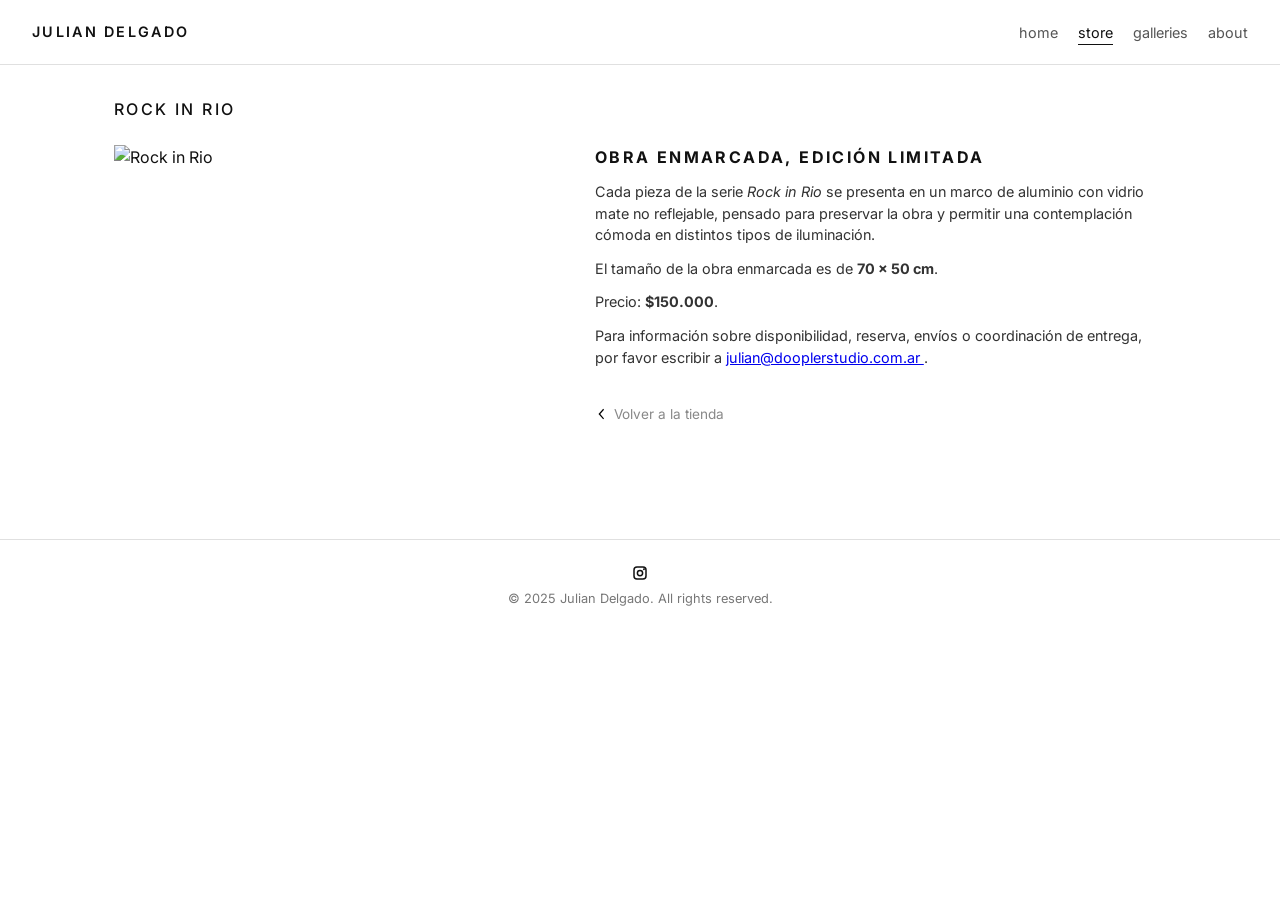
==== product-1.html @ 5df2fd4f "Update product-1.html" ====
<!DOCTYPE html>
<html lang="es">
<head>
  <meta charset="UTF-8" />
  <title>Rock in Rio — Print 01</title>
  <meta name="viewport" content="width=device-width, initial-scale=1" />
  <link rel="preconnect" href="https://fonts.googleapis.com" />
  <link rel="preconnect" href="https://fonts.gstatic.com" crossorigin />
  <link
    href="https://fonts.googleapis.com/css2?family=Inter:wght@300;400;500;600&display=swap"
    rel="stylesheet"
  />
  <link rel="stylesheet" href="styles.css" />
</head>

<body>
  <header class="site-header">
    <div class="logo">JULIAN DELGADO</div>
    <nav class="main-nav">
      <a href="index.html#home" class="nav-link">home</a>
      <a href="index.html#store" class="nav-link active">store</a>
      <a href="index.html#galleries" class="nav-link">galleries</a>
      <a href="index.html#about" class="nav-link">about</a>
    </nav>
  </header>

  <main class="site-main">
    <section class="section section-active">
      <header class="section-header">
        <h1>Rock in Rio</h1>
      </header>

      <div class="about-layout">
        <div class="about-image-wrapper">
          <img src="images/print01.png" alt="Rock in Rio" />
        </div>
        <div class="about-text">
          <h2>Obra enmarcada, edición limitada</h2>

          <p>
            Cada pieza de la serie <em>Rock in Rio</em> se presenta en un marco de
            aluminio con vidrio mate no reflejable, pensado para preservar la obra
            y permitir una contemplación cómoda en distintos tipos de iluminación.
          </p>

          <p>
            El tamaño de la obra enmarcada es de <strong>70 × 50 cm</strong>.
          </p>

          <p>
            Precio: <strong>$150.000</strong>.
          </p>

          <p>
            Para información sobre disponibilidad, reserva, envíos o coordinación
            de entrega, por favor escribir a
            <a href="mailto:julian@dooplerstudio.com.ar">
              julian@dooplerstudio.com.ar
            </a>.
          </p>

          <a href="index.html#store" class="back-link">
            <svg viewBox="0 0 24 24" aria-hidden="true">
              <path d="M15.5 4.5 9 12l6.5 7.5-1.5 1.5L6 12l8-9 1.5 1.5z" />
            </svg>
            <span>Volver a la tienda</span>
          </a>
        </div>
      </div>
    </section>
  </main>

  <footer class="site-footer">
    <a
      href="https://www.instagram.com/_juliandelgado/"
      class="footer-instagram"
      target="_blank"
      rel="noopener"
      aria-label="Instagram de Julian Delgado"
    >
      <svg viewBox="0 0 24 24" aria-hidden="true">
        <path
          d="M8 3h8a5 5 0 0 1 5 5v8a5 5 0 0 1-5 5H8a5 5 0 0 1-5-5V8a5 5 0 0 1 5-5zm0 2a3 3 0 0 0-3 3v8a3 3 0 0 0 3 3h8a3 3 0 0 0 3-3V8a3 3 0 0 0-3-3H8zm4 2.5A4.5 4.5 0 1 1 7.5 12 4.5 4.5 0 0 1 12 7.5zm0 2A2.5 2.5 0 1 0 14.5 12 2.5 2.5 0 0 0 12 9.5zm5.25-3.75a1.25 1.25 0 1 1-1.25 1.25 1.25 1.25 0 0 1 1.25-1.25z"
        />
      </svg>
    </a>
    <p class="footer-copy">© 2025 Julian Delgado. All rights reserved.</p>
  </footer>
</body>
</html>
---- styles.css ----
/* =============== RESET BÁSICO =============== */
* {
  box-sizing: border-box;
  margin: 0;
  padding: 0;
}

html,
body {
  height: 100%;
}

body {
  font-family: "Inter", system-ui, -apple-system, BlinkMacSystemFont,
    "Segoe UI", sans-serif;
  background: #ffffff;
  color: #111111;
  line-height: 1.5;
}

/* =============== INTRO FULLSCREEN =============== */

.intro-overlay {
  position: fixed;
  inset: 0;
  width: 100%;
  height: 100vh;
  background: #000000;
  display: flex;
  align-items: center;
  justify-content: center;
  overflow: hidden;
  z-index: 999;
}

.intro-overlay.hidden {
  opacity: 0;
  visibility: hidden;
  transition: opacity 0.5s ease, visibility 0.5s ease;
}

.intro-video {
  position: absolute;
  inset: 0;
  width: 100%;
  height: 100%;
  object-fit: cover; /* llena toda la pantalla */
}

.intro-enter {
  position: relative;
  border: none;
  background: transparent;
  cursor: pointer;
  padding: 0;
  z-index: 2;
}

.intro-symbol {
  font-size: 4rem;
  font-weight: 500;
  letter-spacing: 0.2em;
  color: #ffffff;
}

/* mientras la intro está activa, ocultamos el resto visualmente */
body.intro-active .site-header,
body.intro-active .site-main,
body.intro-active .site-footer {
  visibility: hidden;
}

/* =============== HEADER / NAV =============== */

.site-header {
  position: sticky;
  top: 0;
  background: #ffffff;
  border-bottom: 1px solid #e0e0e0;
  padding: 1.25rem 2rem;
  display: flex;
  align-items: center;
  justify-content: space-between;
  z-index: 10;
}

.logo {
  font-weight: 600;
  letter-spacing: 0.16em;
  text-transform: uppercase;
  font-size: 0.9rem;
}

.main-nav a {
  margin-left: 1rem;
  text-decoration: none;
  text-transform: lowercase;
  font-size: 0.9rem;
  color: #555555;
  padding-bottom: 0.2rem;
  border-bottom: 1px solid transparent;
}

.main-nav a:hover {
  color: #111111;
}

.main-nav a.active {
  color: #111111;
  border-bottom-color: #111111;
}

/* =============== LAYOUT PRINCIPAL =============== */

.site-main {
  max-width: 1100px;
  margin: 0 auto;
  padding: 2rem 1.5rem 4rem;
}

/* =============== SECCIONES =============== */

.section {
  display: none;
  padding-bottom: 3rem;
}

.section-active {
  display: block;
}

.section-header {
  display: flex;
  align-items: center;
  justify-content: space-between;
  margin-bottom: 1.5rem;
}

.section-header h1 {
  font-size: 1rem;
  text-transform: uppercase;
  letter-spacing: 0.15em;
  font-weight: 500;
}

.section-text {
  font-size: 0.95rem;
  max-width: 640px;
}

/* =============== TOGGLE GRID / SINGLE =============== */

.view-toggle {
  display: flex;
  gap: 0.5rem;
}

.view-btn {
  font-size: 0.8rem;
  text-transform: uppercase;
  letter-spacing: 0.12em;
  border: 1px solid #dddddd;
  background: #ffffff;
  padding: 0.35rem 0.75rem;
  cursor: pointer;
}

.view-btn.active {
  border-color: #111111;
}

/* =============== GALERÍA / GRID VIEW =============== */

.gallery {
  margin-top: 1rem;
}

.gallery-grid {
  display: none;
}

.gallery-grid.view-active {
  display: grid;
  grid-template-columns: repeat(auto-fit, minmax(260px, 1fr));
  gap: 1.5rem;
  align-items: start;
}

.work-card {
  display: flex;
  flex-direction: column;
}

.work-card img {
  width: 100%;
  aspect-ratio: 3 / 4;
  object-fit: cover;
  display: block;
  margin-bottom: 0.6rem;
}

.work-card h2 {
  font-size: 0.95rem;
  margin-bottom: 0.15rem;
}

.work-card p {
  font-size: 0.85rem;
  color: #555555;
}

/* =============== GALERÍA / SINGLE VIEW =============== */

.gallery-single {
  display: none;
}

.gallery-single.view-active {
  display: block;
}

.single-view-inner {
  display: grid;
  grid-template-columns: auto minmax(0, 1.4fr) auto;
  align-items: center;
  justify-items: center;
  gap: 1rem;
}

.single-image-wrapper {
  width: 100%;
  max-width: 1000px;
  display: flex;
  flex-direction: column;
  gap: 0.75rem;
}

.single-image-wrapper img {
  width: 100%;
  height: auto;
  max-height: calc(100vh - 220px);
  object-fit: contain;
  display: block;
}

.single-caption h2 {
  font-size: 0.95rem;
  margin-bottom: 0.15rem;
}

.single-caption p {
  font-size: 0.85rem;
  color: #555555;
}

.nav-arrow {
  border: none;
  background: transparent;
  font-size: 2rem;
  cursor: pointer;
}

/* MOBILE: flechas abajo de la foto, una a cada lado */
@media (max-width: 768px) {
  .single-view-inner {
    grid-template-columns: 1fr 1fr;
    grid-template-rows: auto auto;
  }

  .single-image-wrapper {
    grid-column: 1 / 3;
    grid-row: 1;
  }

  #singlePrev {
    grid-column: 1;
    grid-row: 2;
    justify-self: flex-end;
  }

  #singleNext {
    grid-column: 2;
    grid-row: 2;
    justify-self: flex-start;
  }
}

/* =============== STORE – GRILLA =============== */

.store-grid {
  display: grid;
  grid-template-columns: repeat(auto-fit, minmax(260px, 1fr));
  gap: 1.5rem;
  margin-top: 1rem;
}

.store-card {
  display: flex;
  flex-direction: column;
  text-decoration: none;
  color: inherit;
}

.store-image-wrapper {
  width: 100%;
  aspect-ratio: 3 / 4;
  background: #f2f2f2;
  overflow: hidden;
  margin-bottom: 0.6rem;
}

.store-image-wrapper img {
  width: 100%;
  height: 100%;
  object-fit: cover;
  display: block;
}

.store-card-body h2 {
  font-size: 0.95rem;
  font-weight: 500;
  margin-bottom: 0.2rem;
  color: #111111;
}

.store-card-body p {
  font-size: 0.85rem;
  color: #555555;
}

/* =============== ABOUT – PRODUCT PAGES (about-layout) =============== */

.about-layout {
  display: grid;
  grid-template-columns: 1.1fr 1.4fr;
  gap: 2rem;
  margin-top: 1rem;
}

.about-image-wrapper img {
  width: 100%;
  display: block;
}

.about-text h2 {
  font-size: 1rem;
  text-transform: uppercase;
  letter-spacing: 0.15em;
  margin-bottom: 0.75rem;
}

.about-text p {
  font-size: 0.9rem;
  color: #333333;
  margin-bottom: 0.75rem;
}

/* link "volver a la tienda" */
.back-link {
  display: inline-flex;
  align-items: center;
  gap: 0.3rem;
  margin-top: 1.5rem;
  font-size: 0.85rem;
  color: #888888;
  text-decoration: none;
}

.back-link svg {
  width: 14px;
  height: 14px;
}

/* =============== ABOUT – PÁGINA PRINCIPAL (about-page) =============== */

.about-page {
  display: grid;
  grid-template-columns: 1.2fr 1fr;
  gap: 3rem;
  margin-top: 2rem;
  align-items: start;
}

.about-photo {
  width: 100%;
  display: block;
  object-fit: cover;
}

.about-col h2 {
  text-transform: uppercase;
  letter-spacing: 0.12em;
  font-size: 0.95rem;
  margin-bottom: 1.25rem;
  font-weight: 500;
}

.about-col p {
  margin-bottom: 1rem;
  font-size: 0.95rem;
  color: #333;
  max-width: 550px;
  line-height: 1.55;
}

/* =============== FOOTER =============== */

.site-footer {
  border-top: 1px solid #e0e0e0;
  padding: 1.5rem 1rem 2rem;
  text-align: center;
  display: flex;
  flex-direction: column;
  align-items: center;
  gap: 0.4rem;
}

.footer-instagram {
  display: inline-flex;
  align-items: center;
  justify-content: center;
}

.footer-instagram svg {
  width: 18px;
  height: 18px;
  fill: #111111;
}

.footer-copy {
  font-size: 0.8rem;
  color: #777777;
}

/* =============== RESPONSIVE GLOBAL =============== */

@media (max-width: 900px) {
  .about-page {
    grid-template-columns: 1fr;
  }

  .about-layout {
    grid-template-columns: 1fr;
  }
}

@media (max-width: 768px) {
  .section-header {
    flex-direction: column;
    align-items: flex-start;
    gap: 0.75rem;
  }

  .site-header {
    flex-direction: column;
    align-items: flex-start;
    gap: 0.75rem;
  }

  .main-nav a {
    margin-left: 0;
    margin-right: 1rem;
  }

  .store-grid {
    grid-template-columns: 1fr;
  }
}
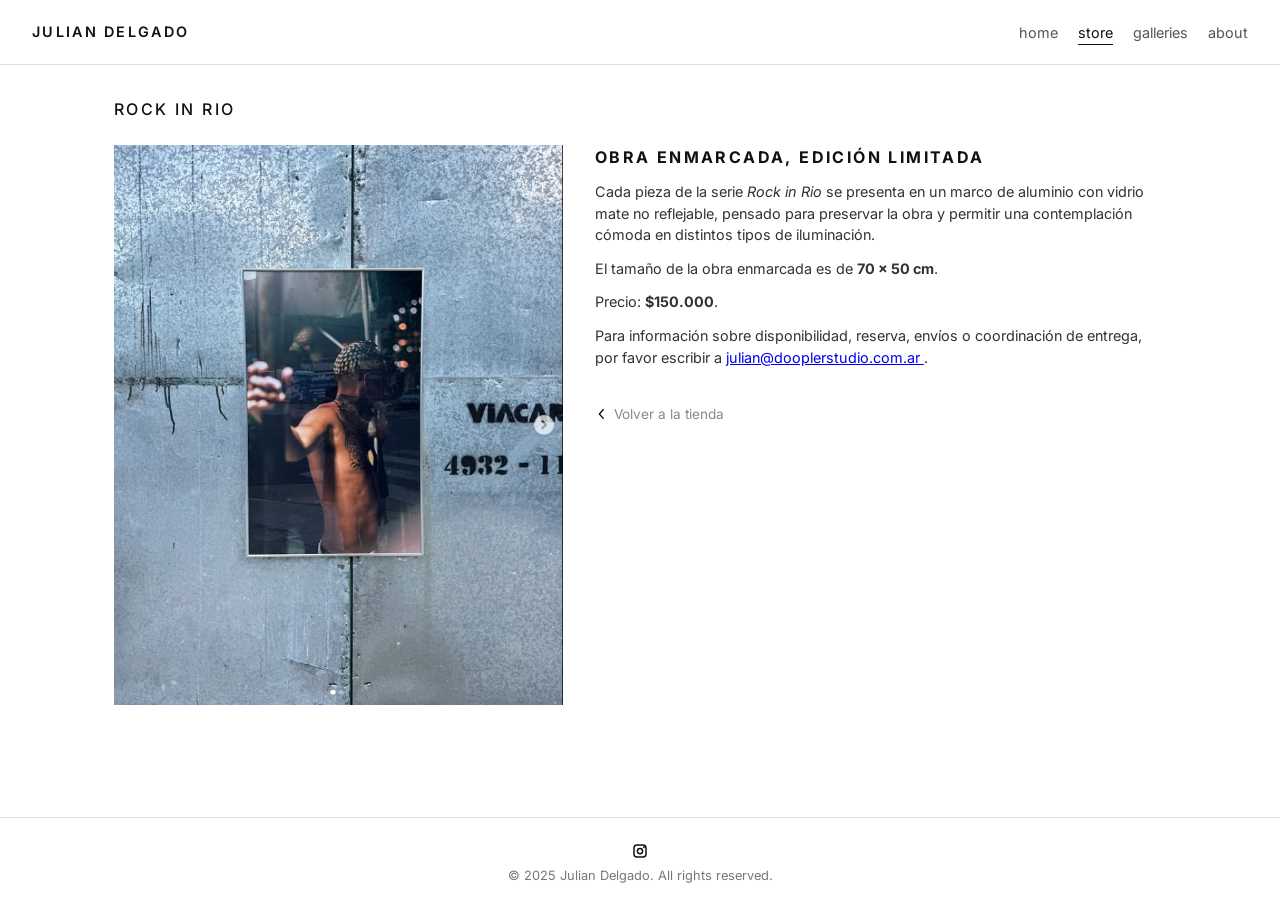
==== commit b196319e: "Update product-1.html" ====
--- a/product-1.html
+++ b/product-1.html
@@ -2,7 +2,7 @@
 <html lang="es">
 <head>
   <meta charset="UTF-8" />
-  <title>Rock in Rio — Print 01</title>
+  <title>Rock in Rio</title>
   <meta name="viewport" content="width=device-width, initial-scale=1" />
   <link rel="preconnect" href="https://fonts.googleapis.com" />
   <link rel="preconnect" href="https://fonts.gstatic.com" crossorigin />
@@ -32,7 +32,7 @@
 
       <div class="about-layout">
         <div class="about-image-wrapper">
-          <img src="images/print01.png" alt="Rock in Rio" />
+          <img src="images/Print01.png" alt="Rock in Rio" />
         </div>
         <div class="about-text">
           <h2>Obra enmarcada, edición limitada</h2>
@@ -88,3 +88,4 @@
   </footer>
 </body>
 </html>
+
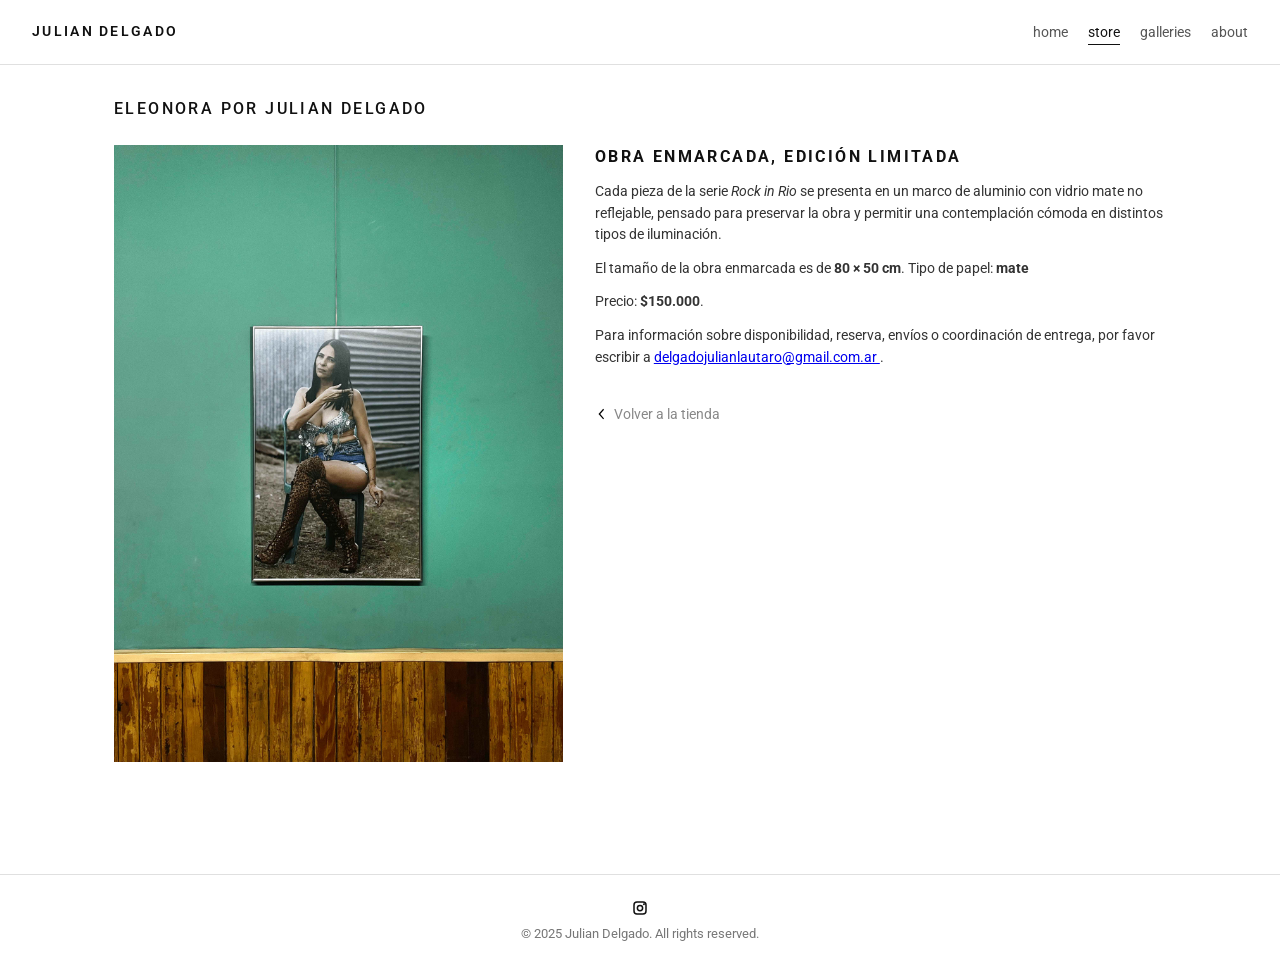
==== commit 983d68b0: "Update product-1.html" ====
--- a/product-1.html
+++ b/product-1.html
@@ -7,7 +7,7 @@
   <link rel="preconnect" href="https://fonts.googleapis.com" />
   <link rel="preconnect" href="https://fonts.gstatic.com" crossorigin />
   <link
-    href="https://fonts.googleapis.com/css2?family=Inter:wght@300;400;500;600&display=swap"
+    href="https://fonts.googleapis.com/css2?family=Roboto:wght@300;400;500;600&display=swap"
     rel="stylesheet"
   />
   <link rel="stylesheet" href="styles.css" />
@@ -27,12 +27,12 @@
   <main class="site-main">
     <section class="section section-active">
       <header class="section-header">
-        <h1>Rock in Rio</h1>
+        <h1>ELEONORA por Julian Delgado</h1>
       </header>
 
       <div class="about-layout">
         <div class="about-image-wrapper">
-          <img src="images/Print01.png" alt="Rock in Rio" />
+          <img src="images/store_ELEONORA-POR-JULIAN-DELGADO-2.jpg" alt="Eleonora por Julian Delgado" />
         </div>
         <div class="about-text">
           <h2>Obra enmarcada, edición limitada</h2>
@@ -44,7 +44,8 @@
           </p>
 
           <p>
-            El tamaño de la obra enmarcada es de <strong>70 × 50 cm</strong>.
+            El tamaño de la obra enmarcada es de <strong>80 × 50 cm</strong>.
+            Tipo de papel: <strong>mate</strong>
           </p>
 
           <p>
@@ -54,8 +55,8 @@
           <p>
             Para información sobre disponibilidad, reserva, envíos o coordinación
             de entrega, por favor escribir a
-            <a href="mailto:julian@dooplerstudio.com.ar">
-              julian@dooplerstudio.com.ar
+            <a href="mailto:delgadojulianlautaro@gmail.com.ar">
+              delgadojulianlautaro@gmail.com.ar
             </a>.
           </p>
 
@@ -89,3 +90,4 @@
 </body>
 </html>
 
+
--- a/styles.css
+++ b/styles.css
@@ -11,8 +11,8 @@
 }
 
 body {
-  font-family: "Inter", system-ui, -apple-system, BlinkMacSystemFont,
-    "Segoe UI", sans-serif;
+  font-family: "Roboto", system-ui, -apple-system, BlinkMacSystemFont,
+    "Roboto", sans-serif;
   background: #ffffff;
   color: #111111;
   line-height: 1.5;
@@ -466,3 +466,4 @@
     grid-template-columns: 1fr;
   }
 }
+
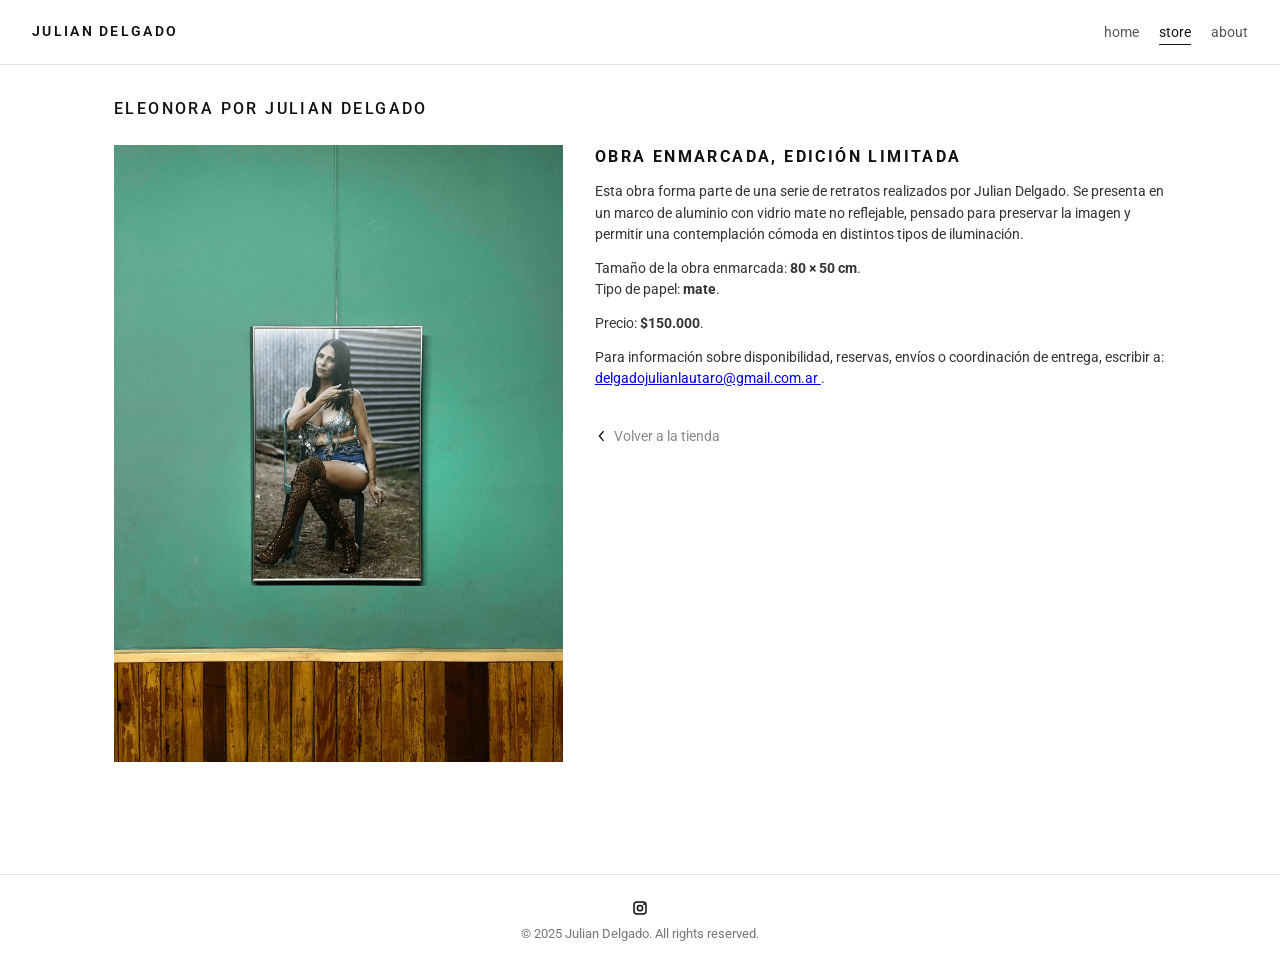
==== commit 55db5237: "Update product-1.html" ====
--- a/product-1.html
+++ b/product-1.html
@@ -2,50 +2,65 @@
 <html lang="es">
 <head>
   <meta charset="UTF-8" />
-  <title>Rock in Rio</title>
+  <title>ELEONORA – Julian Delgado</title>
   <meta name="viewport" content="width=device-width, initial-scale=1" />
+  
+  <!-- Google Fonts -->
   <link rel="preconnect" href="https://fonts.googleapis.com" />
   <link rel="preconnect" href="https://fonts.gstatic.com" crossorigin />
   <link
     href="https://fonts.googleapis.com/css2?family=Roboto:wght@300;400;500;600&display=swap"
     rel="stylesheet"
   />
+
+  <!-- Styles -->
   <link rel="stylesheet" href="styles.css" />
 </head>
 
 <body>
+  <!-- HEADER -->
   <header class="site-header">
     <div class="logo">JULIAN DELGADO</div>
     <nav class="main-nav">
       <a href="index.html#home" class="nav-link">home</a>
       <a href="index.html#store" class="nav-link active">store</a>
-      <a href="index.html#galleries" class="nav-link">galleries</a>
       <a href="index.html#about" class="nav-link">about</a>
     </nav>
   </header>
 
   <main class="site-main">
     <section class="section section-active">
+
+      <!-- TITLE -->
       <header class="section-header">
         <h1>ELEONORA por Julian Delgado</h1>
       </header>
 
+      <!-- PRODUCT LAYOUT -->
       <div class="about-layout">
+
+        <!-- IMAGE -->
         <div class="about-image-wrapper">
-          <img src="images/store_ELEONORA-POR-JULIAN-DELGADO-2.jpg" alt="Eleonora por Julian Delgado" />
+          <img 
+            src="images/store_ELEONORA-POR-JULIAN-DELGADO-2.jpg" 
+            alt="Eleonora por Julian Delgado"
+          />
         </div>
+
+        <!-- TEXT -->
         <div class="about-text">
           <h2>Obra enmarcada, edición limitada</h2>
 
           <p>
-            Cada pieza de la serie <em>Rock in Rio</em> se presenta en un marco de
-            aluminio con vidrio mate no reflejable, pensado para preservar la obra
-            y permitir una contemplación cómoda en distintos tipos de iluminación.
+            Esta obra forma parte de una serie de retratos realizados por Julian Delgado.
+            Se presenta en un marco de aluminio con vidrio mate no reflejable,
+            pensado para preservar la imagen y permitir una contemplación cómoda
+            en distintos tipos de iluminación.
           </p>
 
           <p>
-            El tamaño de la obra enmarcada es de <strong>80 × 50 cm</strong>.
-            Tipo de papel: <strong>mate</strong>
+            Tamaño de la obra enmarcada: <strong>80 × 50 cm</strong>.<br />
+            Tipo de papel: <strong>mate</strong>.
           </p>
 
           <p>
@@ -53,13 +68,14 @@
           </p>
 
           <p>
-            Para información sobre disponibilidad, reserva, envíos o coordinación
-            de entrega, por favor escribir a
+            Para información sobre disponibilidad, reservas, envíos o coordinación
+            de entrega, escribir a:
             <a href="mailto:delgadojulianlautaro@gmail.com.ar">
               delgadojulianlautaro@gmail.com.ar
             </a>.
           </p>
 
+          <!-- BACK TO STORE -->
           <a href="index.html#store" class="back-link">
             <svg viewBox="0 0 24 24" aria-hidden="true">
               <path d="M15.5 4.5 9 12l6.5 7.5-1.5 1.5L6 12l8-9 1.5 1.5z" />
@@ -71,6 +87,7 @@
     </section>
   </main>
 
+  <!-- FOOTER -->
   <footer class="site-footer">
     <a
       href="https://www.instagram.com/_juliandelgado/"
@@ -89,5 +106,3 @@
   </footer>
 </body>
 </html>
-
-
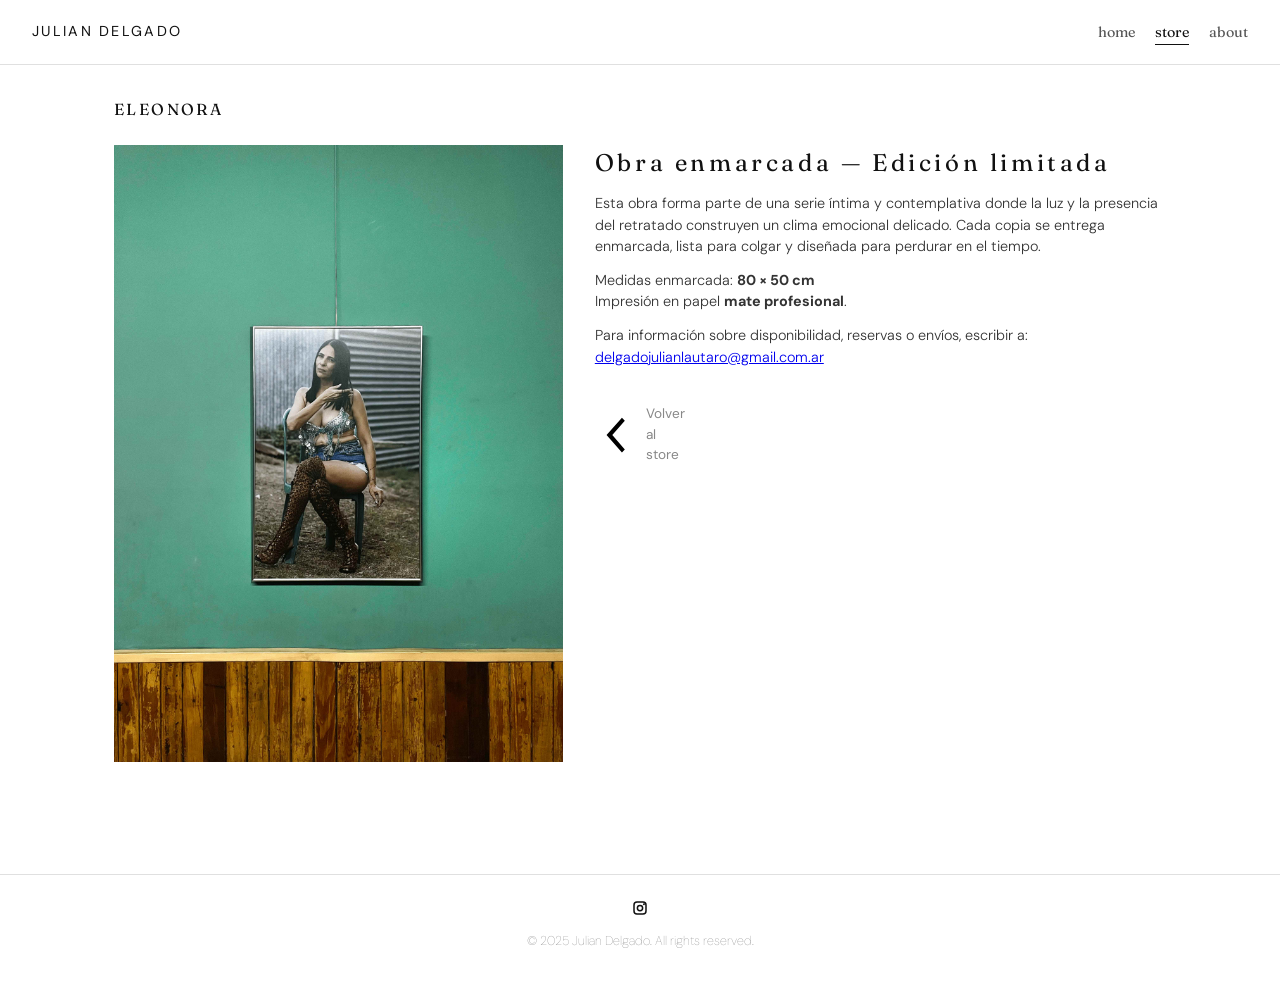
==== commit a81c79bd: "Update product-1.html" ====
--- a/product-1.html
+++ b/product-1.html
@@ -2,23 +2,16 @@
 <html lang="es">
 <head>
   <meta charset="UTF-8" />
-  <title>ELEONORA – Julian Delgado</title>
+  <title>ELEONORA — Obra enmarcada</title>
   <meta name="viewport" content="width=device-width, initial-scale=1" />
-  
-  <!-- Google Fonts -->
-  <link rel="preconnect" href="https://fonts.googleapis.com" />
-  <link rel="preconnect" href="https://fonts.gstatic.com" crossorigin />
-  <link
-    href="https://fonts.googleapis.com/css2?family=Roboto:wght@300;400;500;600&display=swap"
-    rel="stylesheet"
-  />
 
-  <!-- Styles -->
+  <!-- Fuentes -->
+  <link href="https://fonts.googleapis.com/css2?family=DM+Sans:wght@200;300;400;500;700&family=Fraunces:ital,wght@1,100&family=Fraunces:wght@400&display=swap" rel="stylesheet">
+
   <link rel="stylesheet" href="styles.css" />
 </head>
 
 <body>
-  <!-- HEADER -->
   <header class="site-header">
     <div class="logo">JULIAN DELGADO</div>
     <nav class="main-nav">
@@ -31,63 +24,58 @@
   <main class="site-main">
     <section class="section section-active">
 
-      <!-- TITLE -->
       <header class="section-header">
-        <h1>ELEONORA por Julian Delgado</h1>
+        <h1>ELEONORA</h1>
       </header>
 
-      <!-- PRODUCT LAYOUT -->
       <div class="about-layout">
 
-        <!-- IMAGE -->
+        <!-- IMAGEN DEL PRODUCTO -->
         <div class="about-image-wrapper">
-          <img 
-            src="images/store_ELEONORA-POR-JULIAN-DELGADO-2.jpg" 
+          <img
+            src="images/store_ELEONORA-POR-JULIAN-DELGADO-2.jpg"
             alt="Eleonora por Julian Delgado"
           />
         </div>
 
-        <!-- TEXT -->
+        <!-- TEXTO DEL PRODUCTO -->
         <div class="about-text">
-          <h2>Obra enmarcada, edición limitada</h2>
+
+          <h2>Obra enmarcada — Edición limitada</h2>
 
           <p>
-            Esta obra forma parte de una serie de retratos realizados por Julian Delgado.
-            Se presenta en un marco de aluminio con vidrio mate no reflejable,
-            pensado para preservar la imagen y permitir una contemplación cómoda
-            en distintos tipos de iluminación.
+            Esta obra forma parte de una serie íntima y contemplativa donde la
+            luz y la presencia del retratado construyen un clima emocional
+            delicado. Cada copia se entrega enmarcada, lista para colgar y
+            diseñada para perdurar en el tiempo.
           </p>
 
           <p>
-            Tamaño de la obra enmarcada: <strong>80 × 50 cm</strong>.<br />
-            Tipo de papel: <strong>mate</strong>.
+            Medidas enmarcada: <strong>80 × 50 cm</strong><br />
+            Impresión en papel <strong>mate profesional</strong>.
           </p>
 
           <p>
-            Precio: <strong>$150.000</strong>.
+            Para información sobre disponibilidad, reservas o envíos, escribir a:<br />
+            <a href="mailto:delgadojulianlautaro@gmail.com.ar">
+              delgadojulianlautaro@gmail.com.ar
+            </a>
           </p>
 
-          <p>
-            Para información sobre disponibilidad, reservas, envíos o coordinación
-            de entrega, escribir a:
-            <a href="mailto:delgadojulianlautaro@gmail.com.ar">
-              delgadojulianlautaro@gmail.com.ar
-            </a>.
-          </p>
-
-          <!-- BACK TO STORE -->
+          <!-- BACK LINK -->
           <a href="index.html#store" class="back-link">
             <svg viewBox="0 0 24 24" aria-hidden="true">
               <path d="M15.5 4.5 9 12l6.5 7.5-1.5 1.5L6 12l8-9 1.5 1.5z" />
             </svg>
-            <span>Volver a la tienda</span>
+            <span>Volver al store</span>
           </a>
+
         </div>
       </div>
+
     </section>
   </main>
 
-  <!-- FOOTER -->
   <footer class="site-footer">
     <a
       href="https://www.instagram.com/_juliandelgado/"
@@ -104,5 +92,6 @@
     </a>
     <p class="footer-copy">© 2025 Julian Delgado. All rights reserved.</p>
   </footer>
+
 </body>
 </html>
--- a/styles.css
+++ b/styles.css
@@ -11,8 +11,7 @@
 }
 
 body {
-  font-family: "Roboto", system-ui, -apple-system, BlinkMacSystemFont,
-    "Roboto", sans-serif;
+  font-family: "DM Sans", sans-serif;
   background: #ffffff;
   color: #111111;
   line-height: 1.5;
@@ -44,7 +43,7 @@
   inset: 0;
   width: 100%;
   height: 100%;
-  object-fit: cover; /* llena toda la pantalla */
+  object-fit: cover;
 }
 
 .intro-enter {
@@ -58,12 +57,11 @@
 
 .intro-symbol {
   font-size: 4rem;
-  font-weight: 500;
+  font-weight: 300;
   letter-spacing: 0.2em;
   color: #ffffff;
 }
 
-/* mientras la intro está activa, ocultamos el resto visualmente */
 body.intro-active .site-header,
 body.intro-active .site-main,
 body.intro-active .site-footer {
@@ -85,7 +83,8 @@
 }
 
 .logo {
-  font-weight: 600;
+  font-family: "DM Sans", sans-serif;
+  font-weight: 400;
   letter-spacing: 0.16em;
   text-transform: uppercase;
   font-size: 0.9rem;
@@ -96,6 +95,9 @@
   text-decoration: none;
   text-transform: lowercase;
   font-size: 0.9rem;
+  font-family: "Fraunces", serif;
+  font-weight: 400;
+  font-style: normal;
   color: #555555;
   padding-bottom: 0.2rem;
   border-bottom: 1px solid transparent;
@@ -136,16 +138,13 @@
   margin-bottom: 1.5rem;
 }
 
+/* TITULOS DE SECCIÓN: SELECTED WORKS / STORE / ABOUT */
 .section-header h1 {
   font-size: 1rem;
   text-transform: uppercase;
   letter-spacing: 0.15em;
-  font-weight: 500;
-}
-
-.section-text {
-  font-size: 0.95rem;
-  max-width: 640px;
+  font-family: "Fraunces", serif;
+  font-weight: 400;
 }
 
 /* =============== TOGGLE GRID / SINGLE =============== */
@@ -191,20 +190,27 @@
   flex-direction: column;
 }
 
+/* ⭐ FOTOS COMPLETAS SIN RECORTE EN SELECTED WORKS */
 .work-card img {
   width: 100%;
-  aspect-ratio: 3 / 4;
-  object-fit: cover;
+  height: auto;
+  object-fit: contain;
   display: block;
   margin-bottom: 0.6rem;
 }
 
+/* Títulos de fotos (si los activaras) */
 .work-card h2 {
+  font-family: "Fraunces", serif;
+  font-weight: 400;
   font-size: 0.95rem;
-  margin-bottom: 0.15rem;
-}
-
+}
+
+/* Subtítulos */
 .work-card p {
+  font-family: "Fraunces", serif;
+  font-weight: 100;
+  font-style: italic;
   font-size: 0.85rem;
   color: #555555;
 }
@@ -243,12 +249,17 @@
   display: block;
 }
 
+/* = SINGLE VIEW caption = */
 .single-caption h2 {
+  font-family: "Fraunces", serif;
+  font-weight: 400;
   font-size: 0.95rem;
-  margin-bottom: 0.15rem;
 }
 
 .single-caption p {
+  font-family: "Fraunces", serif;
+  font-weight: 100;
+  font-style: italic;
   font-size: 0.85rem;
   color: #555555;
 }
@@ -260,7 +271,7 @@
   cursor: pointer;
 }
 
-/* MOBILE: flechas abajo de la foto, una a cada lado */
+/* MOBILE ARROWS */
 @media (max-width: 768px) {
   .single-view-inner {
     grid-template-columns: 1fr 1fr;
@@ -285,7 +296,7 @@
   }
 }
 
-/* =============== STORE – GRILLA =============== */
+/* =============== STORE – CUADRADOS 1:1 =============== */
 
 .store-grid {
   display: grid;
@@ -295,15 +306,13 @@
 }
 
 .store-card {
-  display: flex;
-  flex-direction: column;
   text-decoration: none;
   color: inherit;
 }
 
 .store-image-wrapper {
   width: 100%;
-  aspect-ratio: 3 / 4;
+  aspect-ratio: 1 / 1;
   background: #f2f2f2;
   overflow: hidden;
   margin-bottom: 0.6rem;
@@ -313,22 +322,24 @@
   width: 100%;
   height: 100%;
   object-fit: cover;
-  display: block;
 }
 
 .store-card-body h2 {
+  font-family: "Fraunces", serif;
+  font-weight: 400;
   font-size: 0.95rem;
-  font-weight: 500;
-  margin-bottom: 0.2rem;
   color: #111111;
 }
 
 .store-card-body p {
+  font-family: "Fraunces", serif;
+  font-weight: 100;
+  font-style: italic;
   font-size: 0.85rem;
   color: #555555;
 }
 
-/* =============== ABOUT – PRODUCT PAGES (about-layout) =============== */
+/* =============== PRODUCT PAGES (about-layout) =============== */
 
 .about-layout {
   display: grid;
@@ -342,20 +353,23 @@
   display: block;
 }
 
+/* Título dentro de un PRODUCTO */
 .about-text h2 {
-  font-size: 1rem;
-  text-transform: uppercase;
+  font-family: "Fraunces", serif;
+  font-weight: 400;
   letter-spacing: 0.15em;
   margin-bottom: 0.75rem;
 }
 
 .about-text p {
+  font-family: "DM Sans", sans-serif;
+  font-weight: 300;
   font-size: 0.9rem;
   color: #333333;
   margin-bottom: 0.75rem;
 }
 
-/* link "volver a la tienda" */
+/* “Volver a la tienda” */
 .back-link {
   display: inline-flex;
   align-items: center;
@@ -366,12 +380,7 @@
   text-decoration: none;
 }
 
-.back-link svg {
-  width: 14px;
-  height: 14px;
-}
-
-/* =============== ABOUT – PÁGINA PRINCIPAL (about-page) =============== */
+/* =============== ABOUT PAGE PRINCIPAL =============== */
 
 .about-page {
   display: grid;
@@ -383,24 +392,28 @@
 
 .about-photo {
   width: 100%;
-  display: block;
   object-fit: cover;
 }
 
+/* ⭐ Título “Julian Delgado” del ABOUT */
 .about-col h2 {
   text-transform: uppercase;
   letter-spacing: 0.12em;
   font-size: 0.95rem;
   margin-bottom: 1.25rem;
-  font-weight: 500;
-}
-
+  font-family: "Fraunces", serif;
+  font-weight: 400;
+}
+
+/* ⭐ Párrafo del ABOUT: DM Sans 200 */
 .about-col p {
   margin-bottom: 1rem;
   font-size: 0.95rem;
   color: #333;
   max-width: 550px;
   line-height: 1.55;
+  font-family: "DM Sans", sans-serif;
+  font-weight: 200;
 }
 
 /* =============== FOOTER =============== */
@@ -411,14 +424,7 @@
   text-align: center;
   display: flex;
   flex-direction: column;
-  align-items: center;
   gap: 0.4rem;
-}
-
-.footer-instagram {
-  display: inline-flex;
-  align-items: center;
-  justify-content: center;
 }
 
 .footer-instagram svg {
@@ -427,12 +433,15 @@
   fill: #111111;
 }
 
+/* Footer texto → DM Sans 100 */
 .footer-copy {
+  font-family: "DM Sans", sans-serif;
+  font-weight: 100;
   font-size: 0.8rem;
   color: #777777;
 }
 
-/* =============== RESPONSIVE GLOBAL =============== */
+/* =============== RESPONSIVE =============== */
 
 @media (max-width: 900px) {
   .about-page {
@@ -457,13 +466,7 @@
     gap: 0.75rem;
   }
 
-  .main-nav a {
-    margin-left: 0;
-    margin-right: 1rem;
-  }
-
   .store-grid {
     grid-template-columns: 1fr;
   }
 }
-
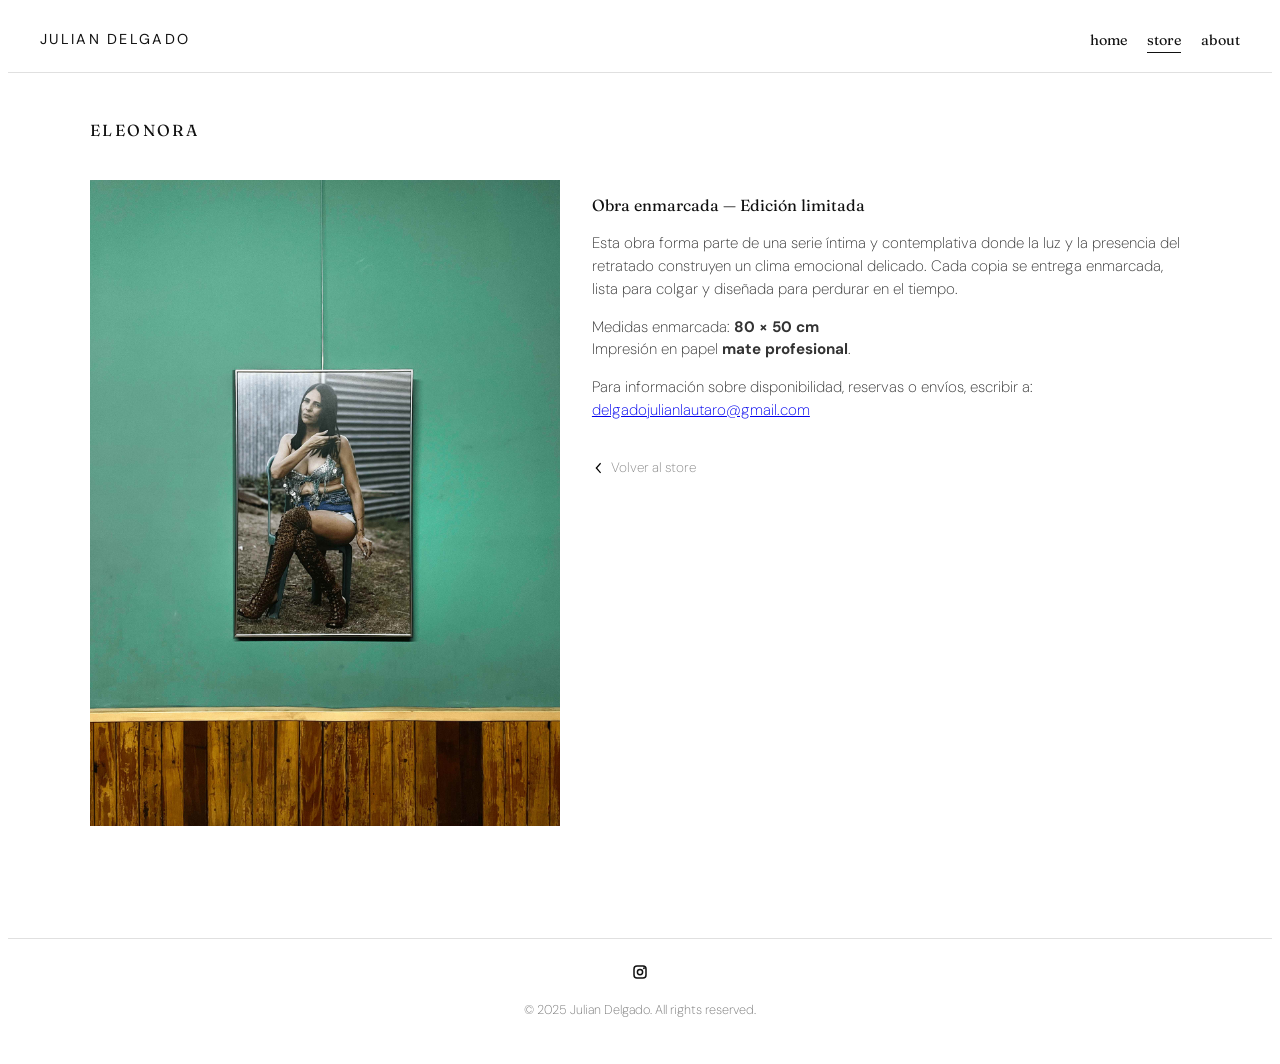
==== commit 3db0adc3: "Update product-1.html" ====
--- a/product-1.html
+++ b/product-1.html
@@ -2,11 +2,11 @@
 <html lang="es">
 <head>
   <meta charset="UTF-8" />
-  <title>ELEONORA — Obra enmarcada</title>
+  <title>Eleonora — Obra enmarcada</title>
   <meta name="viewport" content="width=device-width, initial-scale=1" />
 
   <!-- Fuentes -->
-  <link href="https://fonts.googleapis.com/css2?family=DM+Sans:wght@200;300;400;500;700&family=Fraunces:ital,wght@1,100&family=Fraunces:wght@400&display=swap" rel="stylesheet">
+  <link href="https://fonts.googleapis.com/css2?family=DM+Sans:wght@200;300;400;500;700&family=Fraunces:wght@400&family=Fraunces:ital,wght@1,100&display=swap" rel="stylesheet">
 
   <link rel="stylesheet" href="styles.css" />
 </head>
@@ -30,24 +30,18 @@
 
       <div class="about-layout">
 
-        <!-- IMAGEN DEL PRODUCTO -->
         <div class="about-image-wrapper">
-          <img
-            src="images/store_ELEONORA-POR-JULIAN-DELGADO-2.jpg"
-            alt="Eleonora por Julian Delgado"
-          />
+          <img src="images/store_ELEONORA-POR-JULIAN-DELGADO-2.jpg" alt="Eleonora por Julian Delgado" />
         </div>
 
-        <!-- TEXTO DEL PRODUCTO -->
         <div class="about-text">
 
           <h2>Obra enmarcada — Edición limitada</h2>
 
           <p>
-            Esta obra forma parte de una serie íntima y contemplativa donde la
-            luz y la presencia del retratado construyen un clima emocional
-            delicado. Cada copia se entrega enmarcada, lista para colgar y
-            diseñada para perdurar en el tiempo.
+            Esta obra forma parte de una serie íntima y contemplativa donde la luz y la presencia
+            del retratado construyen un clima emocional delicado. Cada copia se entrega
+            enmarcada, lista para colgar y diseñada para perdurar en el tiempo.
           </p>
 
           <p>
@@ -57,12 +51,11 @@
 
           <p>
             Para información sobre disponibilidad, reservas o envíos, escribir a:<br />
-            <a href="mailto:delgadojulianlautaro@gmail.com.ar">
-              delgadojulianlautaro@gmail.com.ar
+            <a href="mailto:delgadojulianlautaro@gmail.com">
+              delgadojulianlautaro@gmail.com
             </a>
           </p>
 
-          <!-- BACK LINK -->
           <a href="index.html#store" class="back-link">
             <svg viewBox="0 0 24 24" aria-hidden="true">
               <path d="M15.5 4.5 9 12l6.5 7.5-1.5 1.5L6 12l8-9 1.5 1.5z" />
@@ -95,3 +88,4 @@
 
 </body>
 </html>
+
--- a/styles.css
+++ b/styles.css
@@ -1,4 +1,4 @@
-/* =============== RESET BÁSICO =============== */
+S/* =============== RESET BÁSICO =============== */
 * {
   box-sizing: border-box;
   margin: 0;
@@ -57,7 +57,7 @@
 
 .intro-symbol {
   font-size: 4rem;
-  font-weight: 300;
+  font-weight: 500;
   letter-spacing: 0.2em;
   color: #ffffff;
 }
@@ -85,20 +85,21 @@
 .logo {
   font-family: "DM Sans", sans-serif;
   font-weight: 400;
+  font-size: 0.9rem;
   letter-spacing: 0.16em;
   text-transform: uppercase;
-  font-size: 0.9rem;
-}
-
+}
+
+/* home / store / about */
 .main-nav a {
   margin-left: 1rem;
   text-decoration: none;
   text-transform: lowercase;
+  font-family: "Fraunces", serif;
+  font-weight: 400;
+  font-style: normal;
   font-size: 0.9rem;
-  font-family: "Fraunces", serif;
-  font-weight: 400;
-  font-style: normal;
-  color: #555555;
+  color: #111111;
   padding-bottom: 0.2rem;
   border-bottom: 1px solid transparent;
 }
@@ -108,7 +109,6 @@
 }
 
 .main-nav a.active {
-  color: #111111;
   border-bottom-color: #111111;
 }
 
@@ -138,16 +138,16 @@
   margin-bottom: 1.5rem;
 }
 
-/* TITULOS DE SECCIÓN: SELECTED WORKS / STORE / ABOUT */
+/* Títulos: Selected Works / Store / About */
 .section-header h1 {
+  font-family: "Fraunces", serif;
+  font-weight: 400;
   font-size: 1rem;
   text-transform: uppercase;
   letter-spacing: 0.15em;
-  font-family: "Fraunces", serif;
-  font-weight: 400;
-}
-
-/* =============== TOGGLE GRID / SINGLE =============== */
+}
+
+/* =============== TOGGLE GRID / SINGLE VIEW =============== */
 
 .view-toggle {
   display: flex;
@@ -162,13 +162,10 @@
   background: #ffffff;
   padding: 0.35rem 0.75rem;
   cursor: pointer;
-}
-
-.view-btn.active {
-  border-color: #111111;
-}
-
-/* =============== GALERÍA / GRID VIEW =============== */
+  color: #111111;
+}
+
+/* =============== HOME – GRID DE OBRAS =============== */
 
 .gallery {
   margin-top: 1rem;
@@ -178,11 +175,12 @@
   display: none;
 }
 
+/* Grid sencillo en filas, orden natural, fotos completas */
 .gallery-grid.view-active {
   display: grid;
   grid-template-columns: repeat(auto-fit, minmax(260px, 1fr));
   gap: 1.5rem;
-  align-items: start;
+  align-items: flex-start;
 }
 
 .work-card {
@@ -190,113 +188,57 @@
   flex-direction: column;
 }
 
-/* ⭐ FOTOS COMPLETAS SIN RECORTE EN SELECTED WORKS */
 .work-card img {
+  width: 100%;
+  height: auto;       /* respeta aspect ratio */
+  object-fit: contain;
+  display: block;
+  margin-bottom: 0.6rem;
+}
+
+/* =============== SINGLE VIEW =============== */
+
+.gallery-single {
+  display: none;
+}
+
+.gallery-single.view-active {
+  display: block;
+}
+
+.single-view-inner {
+  display: grid;
+  grid-template-columns: auto minmax(0, 1fr) auto;
+  align-items: center;
+  justify-items: center;
+  gap: 1rem;
+}
+
+.single-image-wrapper {
+  width: 100%;
+  max-width: 1000px;
+}
+
+.single-image-wrapper img {
   width: 100%;
   height: auto;
   object-fit: contain;
-  display: block;
-  margin-bottom: 0.6rem;
-}
-
-/* Títulos de fotos (si los activaras) */
-.work-card h2 {
-  font-family: "Fraunces", serif;
-  font-weight: 400;
-  font-size: 0.95rem;
-}
-
-/* Subtítulos */
-.work-card p {
-  font-family: "Fraunces", serif;
-  font-weight: 100;
-  font-style: italic;
-  font-size: 0.85rem;
-  color: #555555;
-}
-
-/* =============== GALERÍA / SINGLE VIEW =============== */
-
-.gallery-single {
-  display: none;
-}
-
-.gallery-single.view-active {
-  display: block;
-}
-
-.single-view-inner {
-  display: grid;
-  grid-template-columns: auto minmax(0, 1.4fr) auto;
-  align-items: center;
-  justify-items: center;
-  gap: 1rem;
-}
-
-.single-image-wrapper {
-  width: 100%;
-  max-width: 1000px;
-  display: flex;
-  flex-direction: column;
-  gap: 0.75rem;
-}
-
-.single-image-wrapper img {
-  width: 100%;
-  height: auto;
-  max-height: calc(100vh - 220px);
-  object-fit: contain;
-  display: block;
-}
-
-/* = SINGLE VIEW caption = */
-.single-caption h2 {
-  font-family: "Fraunces", serif;
-  font-weight: 400;
-  font-size: 0.95rem;
-}
-
-.single-caption p {
-  font-family: "Fraunces", serif;
-  font-weight: 100;
-  font-style: italic;
-  font-size: 0.85rem;
-  color: #555555;
-}
-
+  max-height: calc(100vh - 200px);
+}
+
+/* Flechas single view */
 .nav-arrow {
   border: none;
   background: transparent;
   font-size: 2rem;
   cursor: pointer;
-}
-
-/* MOBILE ARROWS */
-@media (max-width: 768px) {
-  .single-view-inner {
-    grid-template-columns: 1fr 1fr;
-    grid-template-rows: auto auto;
-  }
-
-  .single-image-wrapper {
-    grid-column: 1 / 3;
-    grid-row: 1;
-  }
-
-  #singlePrev {
-    grid-column: 1;
-    grid-row: 2;
-    justify-self: flex-end;
-  }
-
-  #singleNext {
-    grid-column: 2;
-    grid-row: 2;
-    justify-self: flex-start;
-  }
-}
-
-/* =============== STORE – CUADRADOS 1:1 =============== */
+  appearance: none;
+  -webkit-appearance: none;
+  color: #111111;
+  -webkit-text-fill-color: #111111;
+}
+
+/* =============== STORE – GRID Y TEXTOS =============== */
 
 .store-grid {
   display: grid;
@@ -306,13 +248,19 @@
 }
 
 .store-card {
+  display: flex;
+  flex-direction: column;
   text-decoration: none;
-  color: inherit;
+  color: #111111;
+}
+
+.store-card:visited {
+  color: #111111;
 }
 
 .store-image-wrapper {
   width: 100%;
-  aspect-ratio: 1 / 1;
+  aspect-ratio: 1 / 1;     /* cuadrados */
   background: #f2f2f2;
   overflow: hidden;
   margin-bottom: 0.6rem;
@@ -322,20 +270,22 @@
   width: 100%;
   height: 100%;
   object-fit: cover;
+  display: block;
 }
 
 .store-card-body h2 {
   font-family: "Fraunces", serif;
   font-weight: 400;
-  font-size: 0.95rem;
-  color: #111111;
+  font-size: 1.1rem;
+  text-transform: uppercase;
+  margin-bottom: 0.2rem;
 }
 
 .store-card-body p {
   font-family: "Fraunces", serif;
   font-weight: 100;
   font-style: italic;
-  font-size: 0.85rem;
+  font-size: 0.9rem;
   color: #555555;
 }
 
@@ -343,44 +293,56 @@
 
 .about-layout {
   display: grid;
-  grid-template-columns: 1.1fr 1.4fr;
+  grid-template-columns: 1.1fr 1.4fr;  /* foto / texto */
   gap: 2rem;
-  margin-top: 1rem;
+  margin-top: 1.5rem;
+  align-items: flex-start;
 }
 
 .about-image-wrapper img {
   width: 100%;
-  display: block;
-}
-
-/* Título dentro de un PRODUCTO */
+  height: auto;
+  display: block;
+}
+
+/* Título dentro del product: "Obra enmarcada — Edición limitada" */
 .about-text h2 {
   font-family: "Fraunces", serif;
   font-weight: 400;
-  letter-spacing: 0.15em;
+  font-size: 1rem;
+  text-transform: none;
+  letter-spacing: normal;
   margin-bottom: 0.75rem;
 }
 
+/* Párrafos de los productos */
 .about-text p {
   font-family: "DM Sans", sans-serif;
-  font-weight: 300;
-  font-size: 0.9rem;
+  font-weight: 200;
+  font-size: 0.95rem;
   color: #333333;
   margin-bottom: 0.75rem;
 }
 
-/* “Volver a la tienda” */
+/* link "Volver al store" */
 .back-link {
   display: inline-flex;
   align-items: center;
   gap: 0.3rem;
   margin-top: 1.5rem;
+  font-family: "DM Sans", sans-serif;
+  font-weight: 200;
   font-size: 0.85rem;
   color: #888888;
   text-decoration: none;
 }
 
-/* =============== ABOUT PAGE PRINCIPAL =============== */
+.back-link svg {
+  width: 14px;
+  height: 14px;
+}
+
+/* =============== ABOUT – PÁGINA PRINCIPAL =============== */
 
 .about-page {
   display: grid;
@@ -392,28 +354,27 @@
 
 .about-photo {
   width: 100%;
+  display: block;
   object-fit: cover;
 }
 
-/* ⭐ Título “Julian Delgado” del ABOUT */
 .about-col h2 {
+  font-family: "Fraunces", serif;
+  font-weight: 400;
   text-transform: uppercase;
   letter-spacing: 0.12em;
   font-size: 0.95rem;
   margin-bottom: 1.25rem;
-  font-family: "Fraunces", serif;
-  font-weight: 400;
-}
-
-/* ⭐ Párrafo del ABOUT: DM Sans 200 */
+}
+
 .about-col p {
+  font-family: "DM Sans", sans-serif;
+  font-weight: 200;
   margin-bottom: 1rem;
   font-size: 0.95rem;
   color: #333;
   max-width: 550px;
   line-height: 1.55;
-  font-family: "DM Sans", sans-serif;
-  font-weight: 200;
 }
 
 /* =============== FOOTER =============== */
@@ -424,7 +385,14 @@
   text-align: center;
   display: flex;
   flex-direction: column;
+  align-items: center;
   gap: 0.4rem;
+}
+
+.footer-instagram {
+  display: inline-flex;
+  align-items: center;
+  justify-content: center;
 }
 
 .footer-instagram svg {
@@ -433,10 +401,9 @@
   fill: #111111;
 }
 
-/* Footer texto → DM Sans 100 */
 .footer-copy {
   font-family: "DM Sans", sans-serif;
-  font-weight: 100;
+  font-weight: 200;
   font-size: 0.8rem;
   color: #777777;
 }
@@ -466,7 +433,14 @@
     gap: 0.75rem;
   }
 
+  .main-nav a {
+    margin-left: 0;
+    margin-right: 1rem;
+  }
+
   .store-grid {
     grid-template-columns: 1fr;
   }
 }
+
+
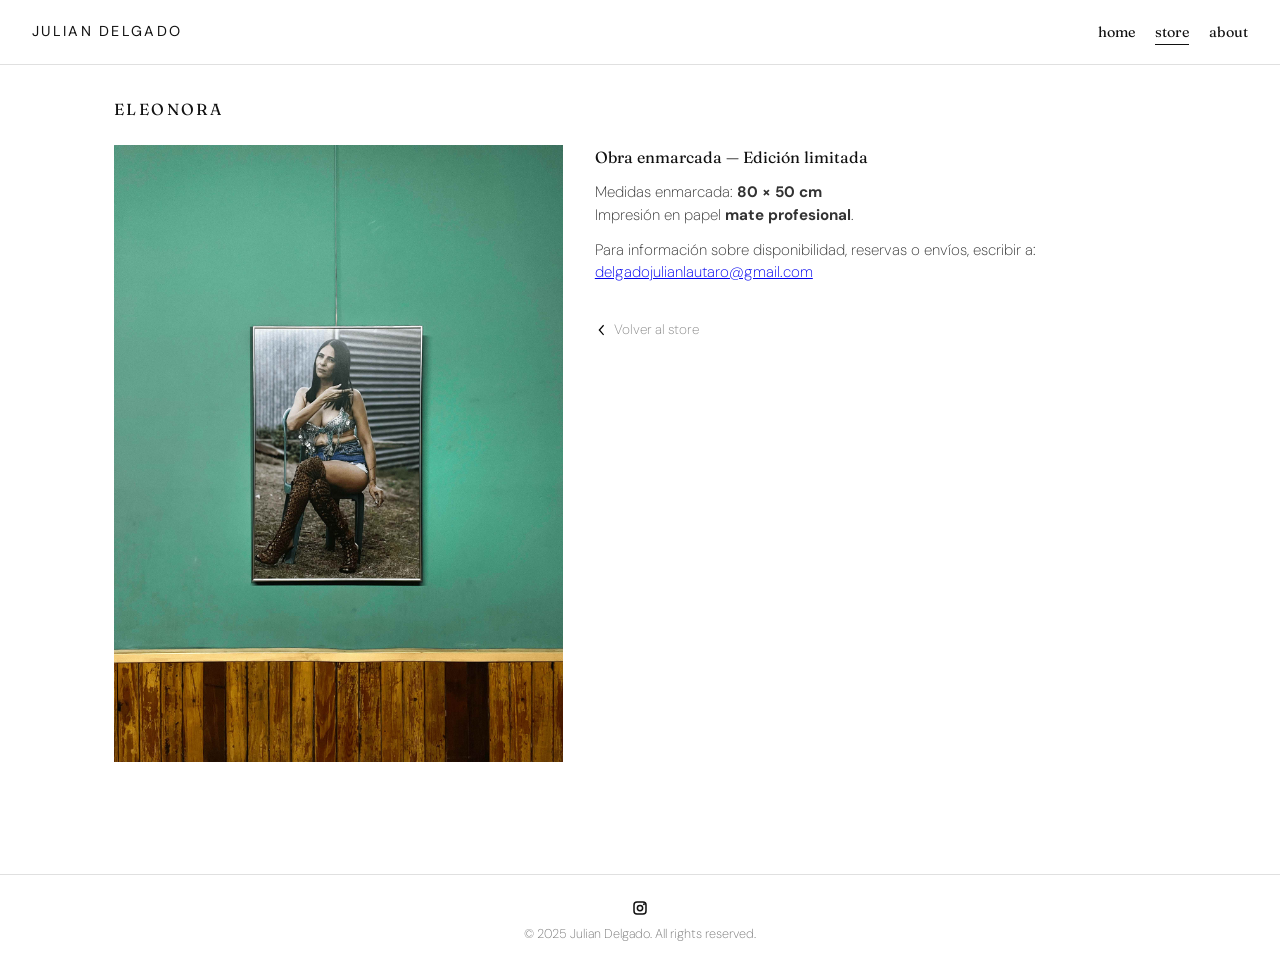
==== commit 52fc57c8: "Add files via upload" ====
--- a/product-1.html
+++ b/product-1.html
@@ -36,13 +36,7 @@
 
         <div class="about-text">
 
-          <h2>Obra enmarcada — Edición limitada</h2>
-
-          <p>
-            Esta obra forma parte de una serie íntima y contemplativa donde la luz y la presencia
-            del retratado construyen un clima emocional delicado. Cada copia se entrega
-            enmarcada, lista para colgar y diseñada para perdurar en el tiempo.
-          </p>
+          <h2>Obra enmarcada — Edición limitada</h2>
 
           <p>
             Medidas enmarcada: <strong>80 × 50 cm</strong><br />
--- a/styles.css
+++ b/styles.css
@@ -1,4 +1,4 @@
-S/* =============== RESET BÁSICO =============== */
+/* =============== RESET BÁSICO =============== */
 * {
   box-sizing: border-box;
   margin: 0;
@@ -175,25 +175,25 @@
   display: none;
 }
 
-/* Grid sencillo en filas, orden natural, fotos completas */
+/* Grid tipo mosaico: 3 columnas, sin huecos, separación uniforme */
 .gallery-grid.view-active {
-  display: grid;
-  grid-template-columns: repeat(auto-fit, minmax(260px, 1fr));
-  gap: 1.5rem;
-  align-items: flex-start;
+  display: block;
+  column-count: 3;
+  column-gap: 1.5rem;   /* separación horizontal entre columnas */
 }
 
 .work-card {
-  display: flex;
-  flex-direction: column;
+  break-inside: avoid;         /* evita que una foto se parta entre columnas */
+  -webkit-column-break-inside: avoid;
+  page-break-inside: avoid;
+  margin-bottom: 1.5rem;       /* separación vertical entre fotos */
 }
 
 .work-card img {
   width: 100%;
-  height: auto;       /* respeta aspect ratio */
-  object-fit: contain;
-  display: block;
-  margin-bottom: 0.6rem;
+  height: auto;
+  display: block;
+  cursor: pointer;
 }
 
 /* =============== SINGLE VIEW =============== */
@@ -207,11 +207,10 @@
 }
 
 .single-view-inner {
-  display: grid;
-  grid-template-columns: auto minmax(0, 1fr) auto;
-  align-items: center;
-  justify-items: center;
-  gap: 1rem;
+  display: flex;
+  flex-direction: column;
+  align-items: center;
+  gap: 1.5rem;
 }
 
 .single-image-wrapper {
@@ -224,6 +223,14 @@
   height: auto;
   object-fit: contain;
   max-height: calc(100vh - 200px);
+}
+
+/* Contenedor de las flechas debajo de la imagen */
+.single-nav-controls {
+  display: flex;
+  gap: 2rem;
+  align-items: center;
+  justify-content: center;
 }
 
 /* Flechas single view */
@@ -236,6 +243,11 @@
   -webkit-appearance: none;
   color: #111111;
   -webkit-text-fill-color: #111111;
+  padding: 0.5rem 1rem;
+}
+
+.nav-arrow:hover {
+  opacity: 0.6;
 }
 
 /* =============== STORE – GRID Y TEXTOS =============== */
@@ -263,7 +275,7 @@
   aspect-ratio: 1 / 1;     /* cuadrados */
   background: #f2f2f2;
   overflow: hidden;
-  margin-bottom: 0.6rem;
+  margin-bottom: 0.2rem;
 }
 
 .store-image-wrapper img {
@@ -273,12 +285,16 @@
   display: block;
 }
 
+.store-card-body {
+  margin-top: 0.4rem;   /* espacio peque entre imagen y título */
+}
+
 .store-card-body h2 {
   font-family: "Fraunces", serif;
   font-weight: 400;
   font-size: 1.1rem;
   text-transform: uppercase;
-  margin-bottom: 0.2rem;
+  margin: 0.1rem;
 }
 
 .store-card-body p {
@@ -286,6 +302,7 @@
   font-weight: 100;
   font-style: italic;
   font-size: 0.9rem;
+  margin: 0.0rem;
   color: #555555;
 }
 
@@ -418,6 +435,11 @@
   .about-layout {
     grid-template-columns: 1fr;
   }
+
+  /* galería: 2 columnas en tablet */
+  .gallery-grid.view-active {
+    column-count: 2;
+  }
 }
 
 @media (max-width: 768px) {
@@ -443,4 +465,9 @@
   }
 }
 
-
+@media (max-width: 600px) {
+  /* galería: 1 columna en mobile */
+  .gallery-grid.view-active {
+    column-count: 1;
+  }
+}
